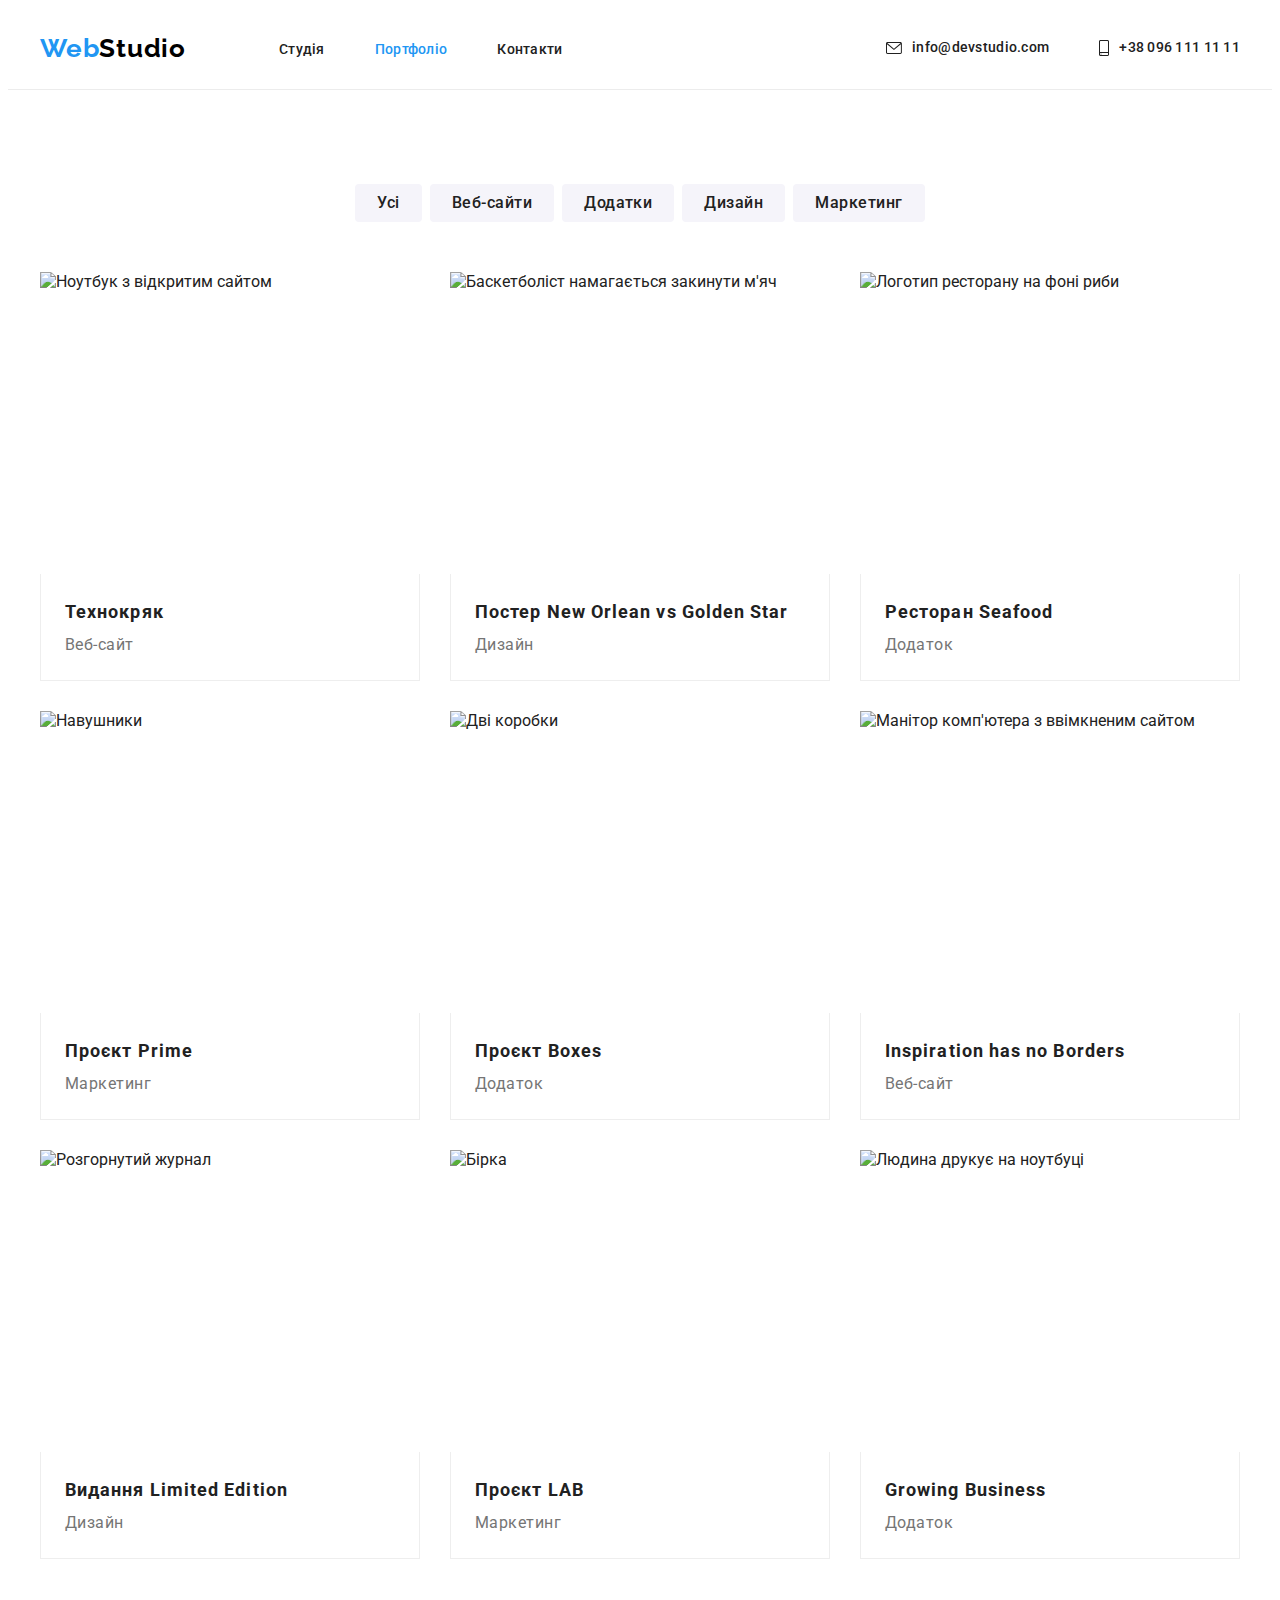
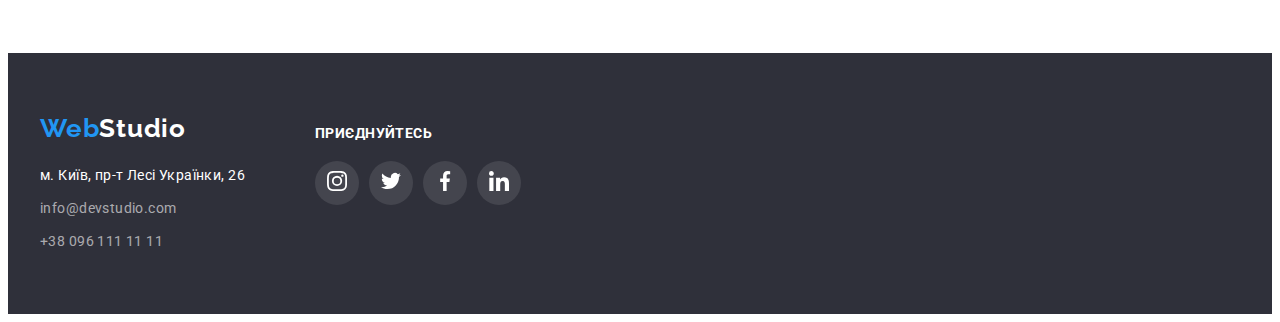
==== portfolio.html @ 9b29ccac "new2" ====
<!DOCTYPE html>
<html lang="en">
<head>
    <meta charset="UTF-8">
    <meta http-equiv="X-UA-Compatible" content="IE=edge">
    <meta name="viewport" content="width=device-width, initial-scale=1.0">
    <title>Портфоліо</title>
    <link rel="preconnect" href="https://fonts.googleapis.com">
    <link rel="preconnect" href="https://fonts.gstatic.com" crossorigin>
    <link href="https://fonts.googleapis.com/css2?family=Raleway:wght@700&family=Roboto:wght@400;500;700;900&display=swap"
        rel="stylesheet">
    <link rel="stylesheet" href="https://cdnjs.cloudflare.com/ajax/libs/modern-normalize/1.1.0/modern-normalize.min.css"
    integrity="sha512-wpPYUAdjBVSE4KJnH1VR1HeZfpl1ub8YT/NKx4PuQ5NmX2tKuGu6U/JRp5y+Y8XG2tV+wKQpNHVUX03MfMFn9Q=="
            crossorigin="anonymous" referrerpolicy="no-referrer" />
    <link rel="stylesheet" href="./css/styles.css">
</head>
<body>
    <header class="header">
        <div class="container header-container">
            <a href="./index.html" lang="en" class="logo-white logo-header links"><span
                    class=" logo-main">Web</span>Studio</a>
            <nav class="navigation">
                <ul class="nav-list">
                    <li class="list">
                        <a href="./index.html" class="header-nav-link links ">Студія</a>
                    </li>
                    <li class="list">
                        <a href="./portfolio.html" class="header-nav-link links current">Портфоліо</a>
                    </li>
                    <li class="list">
                        <a href="#" class="header-nav-link links">Контакти</a>
                    </li>
                </ul>
            </nav>
        <ul class="contacts-list">
            <li class="header-contacts-item list">
                <svg class="contacts-list-icon" width="16" height="12">
                    <use href="./images/icons.svg#icon-leter"></use>
                </svg>
                <a href="mailto:info@devstudio.com" class="header-nav-contacts links">info@devstudio.com</a>
            </li>
            <li class="header-contacts-item list">
                <svg class="contacts-list-icon" width="10" height="16">
                    <use href="./images/icons.svg#icon-smartphone"></use>
                </svg>
                <a href="tel:+380961111111" class="header-nav-contacts links">+38 096 111 11 11</a>
            </li>
        </ul>
        </div>
    </header>
<main class="main-portfilio">
    
<section class="gallery section">
<div class="container container-gallery">
        <h1 class="visually-hidden">
            Портфоліо
        </h1>
        <ul class="gallery-links">
             <li class="gallery-links-item list">
                 <button  type="button" class="gallery-btn btn">
                     Усі
                 </button>
             </li>
             <li class="gallery-links-item list">
                 <button type="button" class="gallery-btn btn">
                     Веб-сайти
                 </button>
             </li>
             <li class="gallery-links-item list">
                 <button type="button" class="gallery-btn btn">
                     Додатки
                 </button>
             </li>
             <li class="gallery-links-item list">
                 <button type="button" class="gallery-btn btn">
                     Дизайн
                 </button>
             </li>
             <li class="gallery-links-item list">
                 <button type="button" class="gallery-btn btn">
                     Маркетинг
                 </button>
             </li>
       
        </ul>

            <ul class="galley-list">
                <li class="gallery-list-item list">
                    <img src="./images/technocryak.jpg" alt="Ноутбук з відкритим сайтом"  width="370" height="294" class="gallery-photo">
                    <div class="border-gallery">
                        <h2 class="gallery-list-title ">Технокряк</h2>
                        <p class="gallery-list-text ">Веб-сайт</p>
                    </div>
                </li>
                <li class="gallery-list-item list ">
                    <img src="./images/new-orlean.jpg" alt="Баскетболіст намагається закинути м'яч" width="370" height="294" class="gallery-photo">
                    <div class="border-gallery">
                        <h2 class="gallery-list-title ">Постер New Orlean vs Golden Star</h2>
                        <p class="gallery-list-text ">Дизайн</p>
                    </div>
                </li>
                <li class="gallery-list-item list">
                    <img src="./images/sea-food.jpg" alt="Логотип ресторану на фоні риби" width="370" height="294" class="gallery-photo">
                    <div class="border-gallery">
                        <h2 class="gallery-list-title ">Ресторан Seafood</h2>
                        <p class="gallery-list-text ">Додаток</p>
                    </div>
                </li>
                <li class="gallery-list-item list">
                    <img src="./images/prime.jpg" alt="Навушники" width="370" height="294" class="gallery-photo">
                    <div class="border-gallery">
                        <h2 class="gallery-list-title ">Проєкт Prime</h2>
                        <p class="gallery-list-text ">Маркетинг</p>
                    </div>
                </li>
                <li class="gallery-list-item list">
                    <img src="./images/boxes.jpg" alt="Дві коробки" width="370" height="294" class="gallery-photo">
                    <div class="border-gallery">
                        <h2 class="gallery-list-title ">Проєкт Boxes</h2>
                        <p class="gallery-list-text ">Додаток</p>
                    </div>
                </li>
                <li class="gallery-list-item list">
                    <img src="./images/inspiration-has-no-borders.jpg" alt="Манітор комп'ютера з ввімкненим сайтом" width="370" height="294" class="gallery-photo">
                    <div class="border-gallery">
                        <h2 class="gallery-list-title ">Inspiration has no Borders</h2>
                        <p class="gallery-list-text ">Веб-сайт</p>
                    </div>
                </li>
                <li class="gallery-list-item list">
                    <img src="./images/limited-edition.jpg" alt="Розгорнутий журнал" width="370" height="294" class="gallery-photo">
                    <div class="border-gallery">
                        <h2 class="gallery-list-title ">Видання Limited Edition</h2>
                        <p class="gallery-list-text ">Дизайн</p>
                    </div>
                </li>
                <li class="gallery-list-item list">
                    <img src="./images/lab.jpg" alt="Бірка" width="370" height="294" class="gallery-photo">
                    <div class="border-gallery">
                        <h2 class="gallery-list-title ">Проєкт LAB</h2>
                        <p class="gallery-list-text ">Маркетинг</p>
                    </div>
                </li>
                <li class="gallery-list-item list">
                    <img src="./images/growing-business.jpg" alt="Людина друкує на ноутбуці" width="370" height="294" class="gallery-photo">
                    <div class="border-gallery">
                        <h2 class="gallery-list-title ">Growing Business</h2>
                        <p class="gallery-list-text ">Додаток</p>
                    </div>
                </li>
            </ul>

</div>
</section>
</main>
    <footer class="footer">
        <div class="container footer-container">
            <div>
                <a href="./index.html" lang="en" class="logo-footer logo-black links"><span
                        class="logo-main">Web</span>Studio</a>
                <address class="address">
                    <ul class="address-list">
                        <li class="address-list-item list">
                            <a href="https://goo.gl/maps/htGMFApVirPdr92eA" rel="noreferrer noopener nofollow"
                                class="address-item adress-item-bold links">м. Київ,
                                пр-т Лесі Українки, 26</a>
                        </li>
                        <li class="address-list-item list">
                            <a href="mailto:info@devstudio.com" class="address-item links">info@devstudio.com</a>
                        </li>
                        <li class="address-list-item list">
                            <a href="tel:+380961111111" class="address-item links">+38 096 111 11 11</a>
                        </li>
                    </ul>
                </address>
            </div>
            <div class="join">
                <em class="join-text">
                    приєднуйтесь
                </em>
                <ul class="soc-list">
                    <li class="soc-list-item list">
                        <a href="#" class="soc-link"><svg class="soc-icon" width="20" height="20">
                                <use href="./images/icons.svg#icon-instagram"></use>
                            </svg>
                        </a>
                    </li>
                    <li class="soc-list-item list">
                        <a href="#" class="soc-link"><svg class="soc-icon" width="20" height="20">
                                <use href="./images/icons.svg#icon-twitter"></use>
                            </svg>
                        </a>
                    </li>
                    <li class="soc-list-item list">
                        <a href="#" class="soc-link"><svg class="soc-icon" width="20" height="20">
                                <use href="./images/icons.svg#icon-facebook"></use>
                            </svg>
                        </a>
                    </li>
                    <li class="soc-list-item list">
                        <a href="#" class="soc-link"><svg class="soc-icon" width="20" height="20">
                                <use href="./images/icons.svg#icon-linkedin"></use>
                            </svg>
                        </a>
                    </li>
                </ul>
            </div>
    
        </div>
    </footer>
</body>
</html>
---- css/styles.css ----
:root{
    --color-white:#FFFFFF;
    --color-main:#212121;
    --color-blue:#2196F3;
    --color-black:#000000;
    --color-grey:#757575;
    --bcg-team:#F5F4FA;
    --address-color:rgba(255, 255, 255, 0.6);
    --bcg-hero:#2F303A;
    --font-ralewey:'Raleway', sans-serif;
    --font-roboto:'Roboto', sans-serif;
}

h1,
h2,
h3,
h4,
h5,
h6,
p {
    margin: 0;
}

ul {
    list-style: 0;
    margin: 0;
    padding: 0;
}
body{
    font-family: var(--font-roboto) ;
    color: var(--color-main);
}
.section{
padding-top: 94px;
    padding-bottom: 94px;
}
.container{
    width: 1200px;
    padding-left: 15px;
    padding-right: 15px;
    margin: 0 auto;

}
.title{
    font-size: 36px;
    line-height: 1.17;
    text-align: center;
    letter-spacing: 0.03em;
}
.list{
    list-style: none;
}
.links{
    text-decoration: none;
}

/* ---------------Header---------------- */

.header {
    border-bottom: 1px solid #ECECEC;
}
.header-container{
    display: flex;
    align-items: center;
    padding-top: 25px;
    padding-bottom: 25px;

}
.logo-header{
    margin-right: 93px;
}

.logo-white {
    font-family: var(--font-ralewey);
    font-style: normal;
    font-weight: 700;
    font-size: 26px;
    line-height: 1.19;
    letter-spacing: 0.03em;
    color: var(--color-black);
}

.logo-main, .current {
    color: var(--color-blue);
}
.navigation{
    margin-right: auto;
}
.nav-list{
    display: flex;
    gap: 50px;
}

.header-nav-link {
    font-weight: 500;
    font-size: 14px;
    line-height: 1.14;
    letter-spacing: 0.02em;
    color: var(--color-main)

}

.header-nav-link:hover,
.header-nav-link:focus,
.current{
    color: var(--color-blue);
}
.contacts-list{
    display: flex;
    gap: 50px;
;
}
.contacts-list-icon{
   
    margin-right: 10px;
    cursor: pointer;
    fill: currentColor;

}
.header-contacts-item{
    display: flex;
    align-items: center;
}

.header-nav-contacts {
    display: inline-block;
    font-weight: 500;
    font-size: 14px;
    line-height: 1.14;
    letter-spacing: 0.02em;
    color: currentColor;

}
.header-contacts-item:hover,
.header-contacts-item:focus{
    color: var(--color-blue);
}
.header-contacts-item:hover .contacts-list-icon,
.header-contacts-item:focus .contacts-list-icon{
    fill: currentColor;
}


/* ---------------Hero---------------- */
.main {
}

.hero {
    background-image:linear-gradient(180deg, rgba(47, 48, 58, 0.4) 0%, rgba(47, 48, 58, 0) 100%),
    url(../images/hero.jpg);
    padding-top: 200px;
    padding-bottom: 200px;
    background-repeat: no-repeat;
    background-position: center;
    background-size: 1600px;
    }

.hero-container{
}

.hero-title {
    font-weight: 900;
    font-size: 44px;
    line-height: 1.36;
    text-align: center;
    letter-spacing: 0.06em;
    text-transform: uppercase;
    color: var(--color-white);
    max-width: 696px;
    margin-left: auto;
    margin-right: auto;
    margin-bottom: 30px;
}

.hero-btn {
    
    font-style: inherit;
    font-weight: 700;
    font-size: 16px;
    line-height: 1.88;
    display: flex;
    align-items: center;
    text-align: center;
    letter-spacing: 0.06em;
    border-radius: 4px;
    border:none;
    color: var(--color-white);
    background: var(--color-blue);
    cursor: pointer;
    padding: 10px 32px;
    margin-left: auto;
    margin-right: auto;
    
    
   
}
.visually-hidden {
    position: absolute;
    width: 1px;
    height: 1px;
    margin: -1px;
    border: 0;
    padding: 0;
    white-space: nowrap;
    clip-path: inset(100%);
    clip: rect(0 0 0 0);
    overflow: hidden;
}


/* ---------------Особливості---------------- */


.features {

}
.features-container{

}
.features-title {}

.features-list {
    display: flex;
    column-gap: 30px;
    margin-left: auto;
    margin-right: auto;
}


.features-list-item {
     width: calc((100% - 90px)/ 4);

}

.features-icon-bg{
    
    background-repeat: no-repeat;
    background-position: center;
    width: 270px;
    height: 120px;
    border-radius: 4px;
    background-color: var(--bcg-team);
    margin-bottom: 30px;
}
.features-icon{
background-image: url(../images/antenna.svg);
}
.features-icon-clock{
    background-image: url(../images/clock.svg);
}
.features-icon-computer{
    background-image: url(../images/computer.svg);
}
.features-icon-astronaut{
    background-image: url(../images/astronaut.svg);
}
.features-list-title {
    font-size: 14px;
    line-height: 1.14;
    letter-spacing: 0.03em;
text-transform: uppercase;
margin-bottom: 10px;

}

.features-list-text {
    font-size: 14px;
    line-height: 1.71;
    letter-spacing: 0.03em;
    color: var(--color-grey);
}




/* ---------------Чим займаємось---------------- */


.jobs {}
.jobs-container{
}
.jobs-title {
    margin-bottom: 50px;
}

.jobs-list {
    display: flex;
    column-gap: 30px;
    margin-left: auto;
    margin-right: auto;
}

.jobs-list-item {
    width: calc((100% - 60px) / 3);
        
}

.jobs-list-photo {}




/* ---------------Команда---------------- */




.team {
    background-color: var(--bcg-team);
}
.team-container{
    
}

.team-title {
    margin-bottom: 50px;
}

.team-list {
    display: flex;
    gap: 30px;
    margin-left: auto;
    margin-right: auto;
}

.team-list-item {
    background-color: var(--color-white);
    padding-bottom: 30px;
    border-radius: 0 0 4px 4px;
    width: calc((100% - 60px) / 3);
    box-shadow: 0px 1px 3px rgba(0, 0, 0, 0.12), 0px 1px 1px rgba(0, 0, 0, 0.14), 0px 2px 1px rgba(0, 0, 0, 0.2);
}

.team-list-photo {
}

.team-list-title { 
    font-weight: 500;
    font-size: 16px;
    line-height: 1.19;
    text-align: center;
    letter-spacing: 0.03em;
    color: var(--color-main);
    margin-bottom: 10px;
    margin-top: 30px;
    
}

.team-list-text {
    font-size: 16px;
    line-height: 1.19;
    text-align: center;
    letter-spacing: 0.03em;
    color: var(--color-grey);
}
.team-soc-list {
    display: flex;
    justify-content: center;
    gap: 10px;
    margin-top: 16px
}

.team-soc-item {
    width: 40px;
    height: 40px;

}

.team-soc-link{
width: 100%;
height: 100%;
border-radius: 50%;
display: flex;
align-items: center;
justify-content: center;
background-color: #FFFFFF;

}
.team-soc-link:hover,
.team-soc-link:focus{
    background-color: var(--color-blue);
}

.team-soc-icon {
fill:#AFB1B8;
}
.team-soc-link:hover .team-soc-icon,
.team-soc-link:focus .team-soc-icon{
fill: var(--color-white);
}



/* ---------------clients---------------- */


.section-clients {

}

.section-clients-title {
    margin-bottom: 50px;
}

.clients-list {
    display: flex;
    justify-content: center;
    gap: 30px;

    
}

.clients-item {
    width: 170px;
        height: 92px;
        border: 1px solid #AFB1B8;
        border-radius: 4px;
        gap: 30px;
       display: flex;
       align-items: center;
       justify-content: center;
}

.clients-item:hover,
.clients-item:focus{
    border-color: #2196F3;
}

.clients-icon{
    fill: #AFB1B8;

}
.clients-item:hover .clients-icon,
.clients-item:focus .clients-icon {
    fill: #2196F3;
}
.clients-link {
  
}
/* ---------------footer---------------- */


.footer {
    background-color: var(--bcg-hero);
    padding-top: 60px;
    padding-bottom: 60px;
}
.footer-container{
display: flex;
}

.logo-footer{
    display: inline-block;
    margin-bottom: 20px;
}
.logo-black{
    font-family: var(--font-ralewey);
    font-style: normal;
    font-weight: 700;
    font-size: 26px;
    line-height: 1.19;
    letter-spacing: 0.03em;
    color: var(--color-white);
}

.address {
    font-style: inherit;
}
.address-list{

}
.address-list-item:not(:first-child){
    margin-top: 9px;
}

.address-item {
    font-weight: 400;
    font-size: 14px;
    line-height: 1.71;
    letter-spacing: 0.03em;
    color: var(--address-color);
}
.adress-item-bold{
    color: var(--color-white);
}
.address-item:hover,
.address-item:focus{
color: var(--color-blue);
}

.join{
margin-left: 70px;
}
.join-text {
    display: inline-block;
    padding-top: 12px;
    margin-bottom: 20px;

        font-style: normal;
    font-weight: 700;
        font-size: 14px;
        line-height: 16px;
        letter-spacing: 0.03em;
        text-transform: uppercase;
        color: #FFFFFF;
}

.soc-list {
    display: flex;
    gap: 10px;

    text-align: center;

  
  

}

.soc-list-item {

    display: flex;
    align-items: center;
    justify-content: center;
    height: 44px;
    width: 44px;
    border-radius: 50%;
    background-color: rgba(255, 255, 255, 0.1);
   
}
.soc-list-item:hover,
.soc-list-item:focus{
    background-color: #2196F3;
}

.soc-link {


}

.soc-icon {
fill: #FFFFFF;
}


/* ---------------ПОРТФОЛІО---------------- */





/* ---------------Галерея---------------- */
.main-portfilio {}
.container-gallery{

}

.gallery {}
.container-gallery-btn{

}

.gallery-links {
    display: flex;
    margin-bottom: 50px;
    column-gap: 8px;
    justify-content: center;



}


.gallery-links-item {

}

.gallery-btn {
    font-family: inherit;
        font-weight: 500;
        font-size: 16px;
        line-height: 1.63;
        text-align: center;
        letter-spacing: 0.03em;
        color: #212121;
        background-color: var(--bcg-team);
        
        cursor: pointer;
        padding: 6px 22px;
}
.btn{

        background: var(--bcg-team);
        border-radius: 4px;
    border: none;

}
.gallery-btn:hover,
.gallery-btn:active{
    color: var(--color-white);
    background: var(--color-blue);
    box-shadow: 0px 3px 1px rgba(0, 0, 0, 0.1), 0px 1px 2px rgba(0, 0, 0, 0.08), 0px 2px 2px rgba(0, 0, 0, 0.12);
}
.gallery-photo{
    display: block;
    width: 100%;
    height: auto;

}
.galley-list {
    display: flex;
    flex-wrap: wrap;
    gap: 30px;

   
}

.gallery-list-item {
    box-sizing: border-box;
   
    width: calc((100% - 60px)/ 3);



}
.gallery-list-item:hover{
    box-shadow: 0px 1px 1px rgba(0, 0, 0, 0.12), 0px 4px 4px rgba(0, 0, 0, 0.06), 1px 4px 6px rgba(0, 0, 0, 0.16);
    
}

.border-gallery{
    border-bottom: 1px solid #eeeeee;
    border-left: 1px solid #eeeeee;
    border-right: 1px solid #eeeeee;
    padding-top: 20px;
    padding-bottom: 20px;
    padding-left: 24px;
}

/* .gallery-list-item:hover .border-gallery{
    box-shadow: 0px 1px 1px rgba(0, 0, 0, 0.12), 0px 4px 4px rgba(0, 0, 0, 0.06), 1px 4px 6px rgba(0, 0, 0, 0.16);
    border: none;
} */
.gallery-list-title {
    font-size: 18px;
    line-height: 2;
    letter-spacing: 0.06em;


}

.gallery-list-text {
    font-size: 16px;
    line-height: 1.88;
    letter-spacing: 0.03em;
    color: var(--color-grey);

}
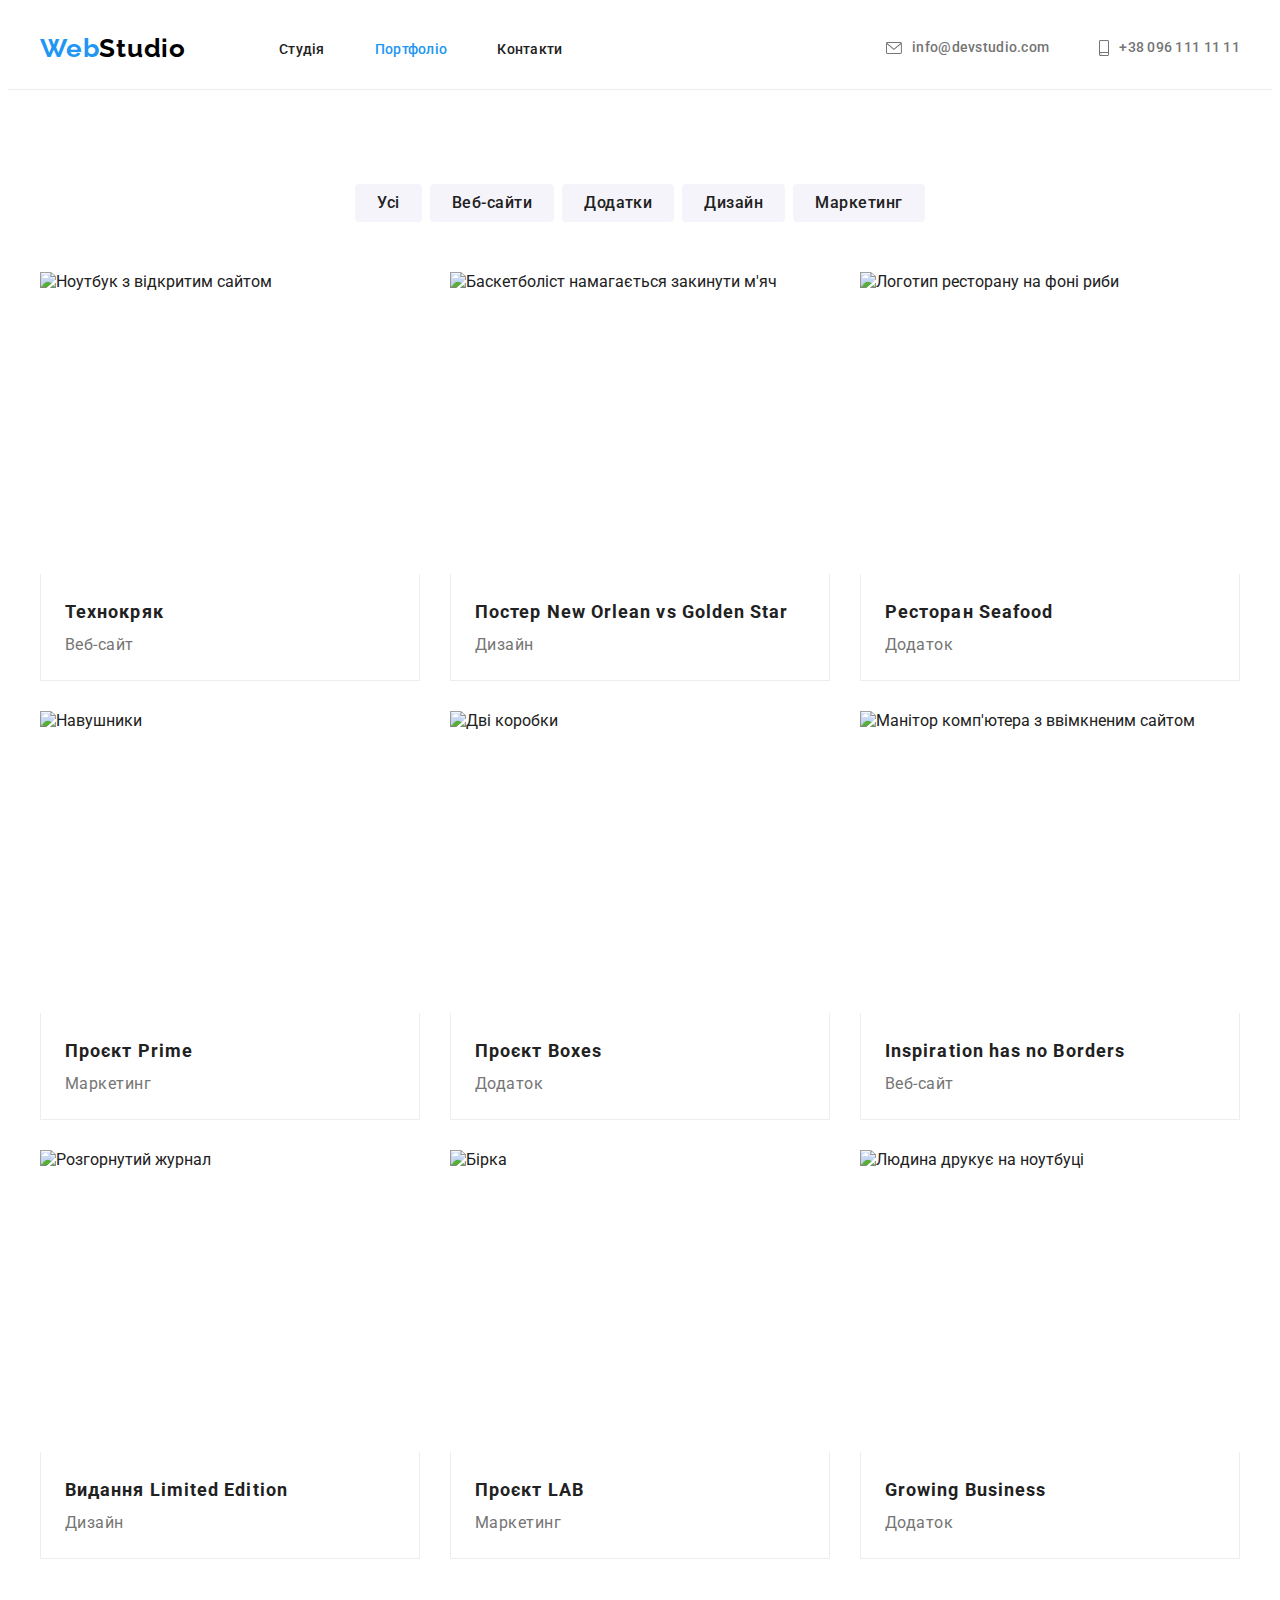
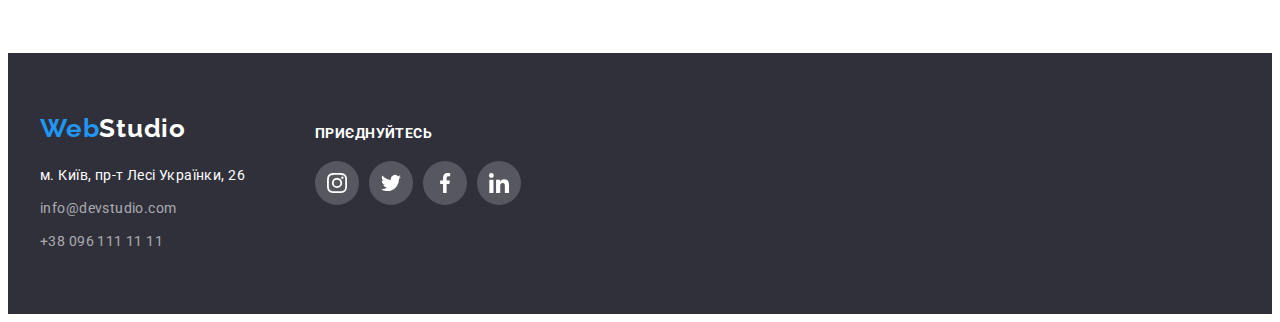
==== commit 1444662b: "new" ====
--- a/portfolio.html
+++ b/portfolio.html
@@ -34,16 +34,18 @@
             </nav>
         <ul class="contacts-list">
             <li class="header-contacts-item list">
-                <svg class="contacts-list-icon" width="16" height="12">
-                    <use href="./images/icons.svg#icon-leter"></use>
-                </svg>
-                <a href="mailto:info@devstudio.com" class="header-nav-contacts links">info@devstudio.com</a>
+        
+                <a href="mailto:info@devstudio.com" class="header-nav-contacts links"><svg class="contacts-list-icon" width="16"
+                        height="12">
+                        <use href="./images/icons.svg#icon-leter"></use>
+                    </svg> info@devstudio.com</a>
             </li>
             <li class="header-contacts-item list">
-                <svg class="contacts-list-icon" width="10" height="16">
-                    <use href="./images/icons.svg#icon-smartphone"></use>
-                </svg>
-                <a href="tel:+380961111111" class="header-nav-contacts links">+38 096 111 11 11</a>
+        
+                <a href="tel:+380961111111" class="header-nav-contacts links"><svg class="contacts-list-icon" width="10"
+                        height="16">
+                        <use href="./images/icons.svg#icon-smartphone"></use>
+                    </svg> +38 096 111 11 11</a>
             </li>
         </ul>
         </div>
@@ -205,7 +207,7 @@
                     </li>
                 </ul>
             </div>
-    
+        
         </div>
     </footer>
 </body>
--- a/css/styles.css
+++ b/css/styles.css
@@ -118,26 +118,27 @@
 
 }
 .header-contacts-item{
+
+
+}
+
+.header-nav-contacts {
     display: flex;
     align-items: center;
-}
-
-.header-nav-contacts {
-    display: inline-block;
     font-weight: 500;
     font-size: 14px;
     line-height: 1.14;
     letter-spacing: 0.02em;
-    color: currentColor;
-
-}
-.header-contacts-item:hover,
-.header-contacts-item:focus{
+    color: var(--color-grey);
+
+}
+.header-nav-contacts:hover,
+.header-nav-contacts:focus{
     color: var(--color-blue);
 }
-.header-contacts-item:hover .contacts-list-icon,
-.header-contacts-item:focus .contacts-list-icon{
-    fill: currentColor;
+.header-nav-contacts:hover .contacts-list-icon,
+.header-nav-contacts:focus .contacts-list-icon{
+    fill: var(--color-blue);
 }
 
 
@@ -411,31 +412,31 @@
 }
 
 .clients-item {
+    
+}
+
+.clients-link:hover,
+.clients-link:focus{
+    border-color: #2196F3;
+}
+
+.clients-icon{
+    fill: #AFB1B8;
+
+}
+.clients-link:hover .clients-icon,
+.clients-link:focus .clients-icon {
+    fill: #2196F3;
+}
+.clients-link {
     width: 170px;
         height: 92px;
         border: 1px solid #AFB1B8;
         border-radius: 4px;
         gap: 30px;
-       display: flex;
-       align-items: center;
-       justify-content: center;
-}
-
-.clients-item:hover,
-.clients-item:focus{
-    border-color: #2196F3;
-}
-
-.clients-icon{
-    fill: #AFB1B8;
-
-}
-.clients-item:hover .clients-icon,
-.clients-item:focus .clients-icon {
-    fill: #2196F3;
-}
-.clients-link {
-  
+        display: flex;
+        align-items: center;
+        justify-content: center;
 }
 /* ---------------footer---------------- */
 
@@ -527,13 +528,19 @@
     background-color: rgba(255, 255, 255, 0.1);
    
 }
-.soc-list-item:hover,
-.soc-list-item:focus{
+.soc-link:hover,
+.soc-link:focus{
     background-color: #2196F3;
 }
 
 .soc-link {
-
+display: flex;
+    align-items: center;
+    justify-content: center;
+    height: 44px;
+    width: 44px;
+    border-radius: 50%;
+    background-color: rgba(255, 255, 255, 0.1);
 
 }
 
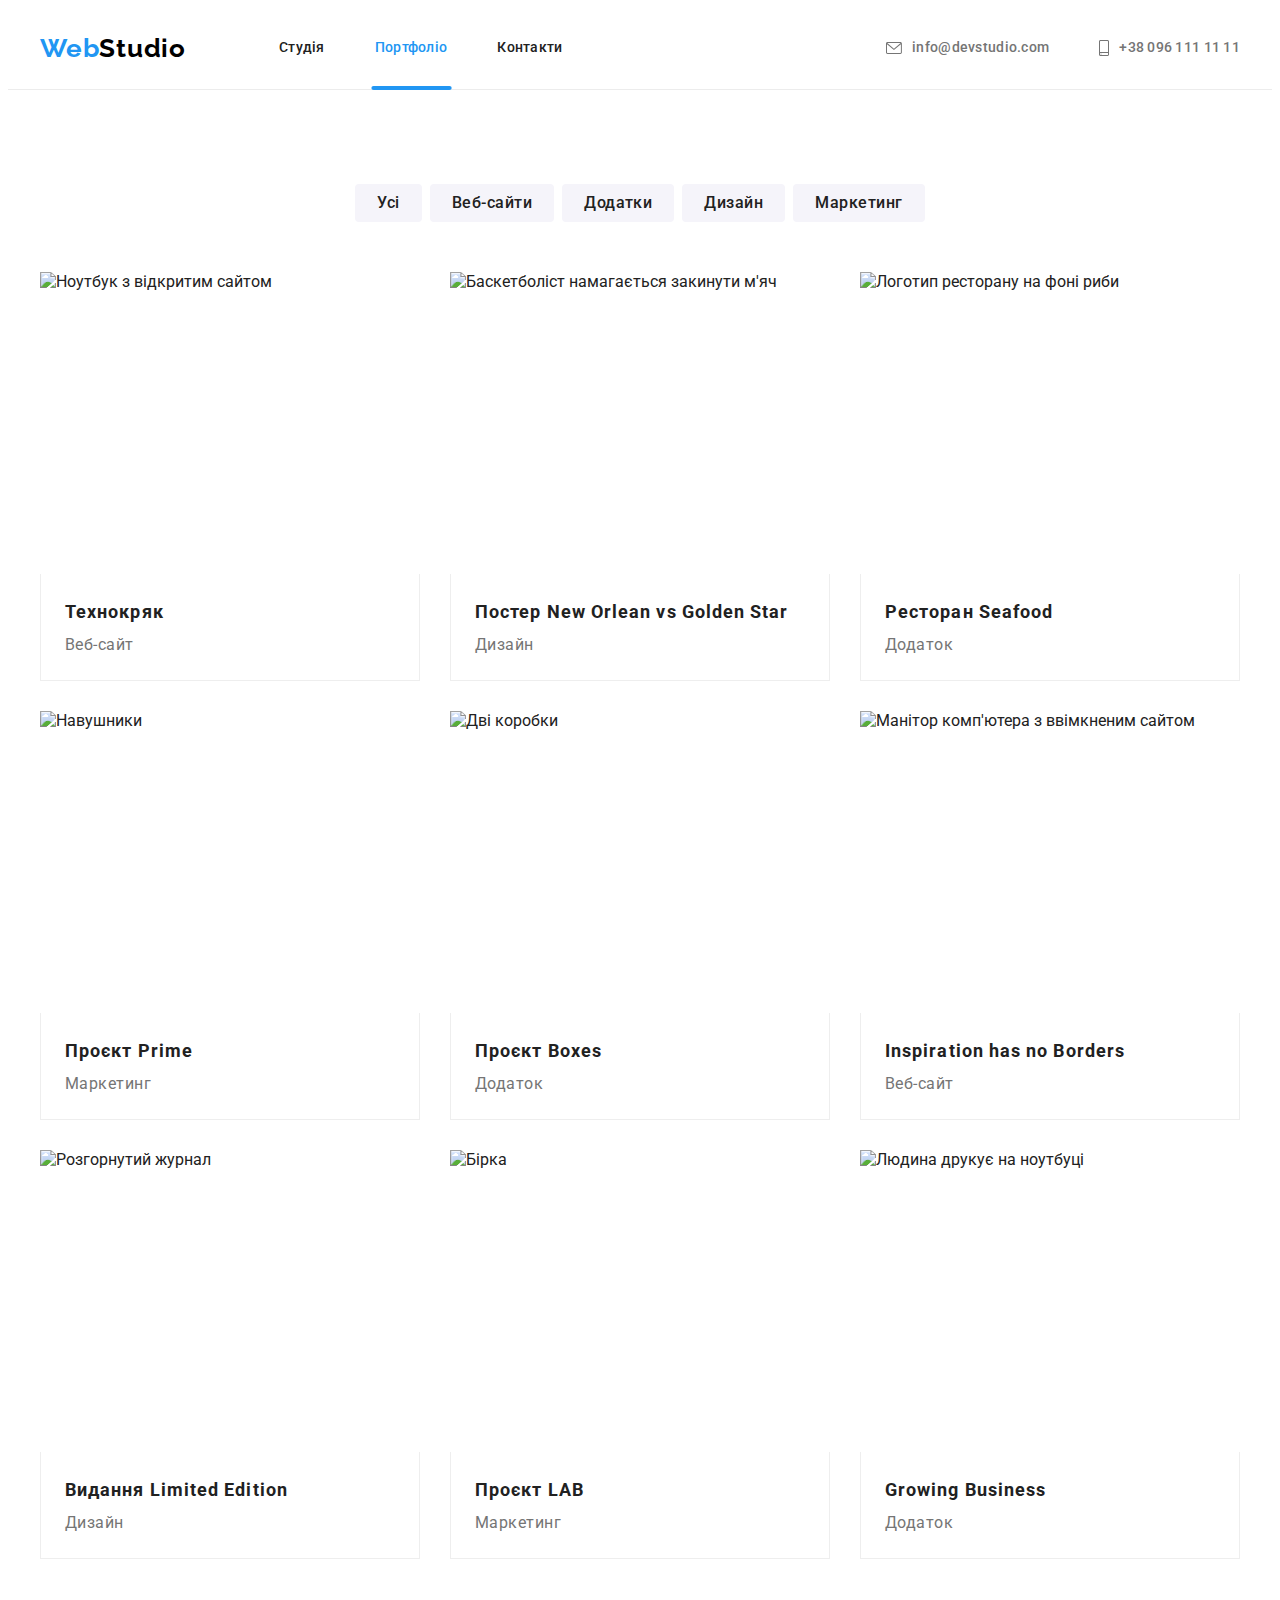
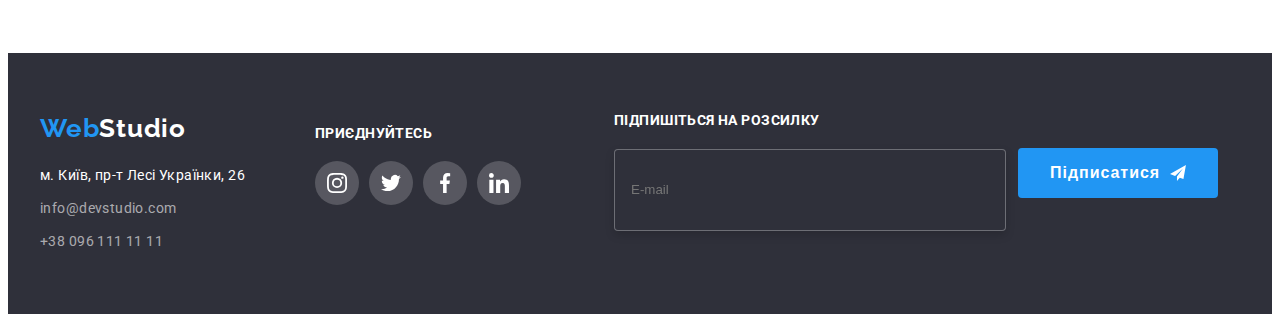
==== commit 6ce2e894: "new" ====
--- a/portfolio.html
+++ b/portfolio.html
@@ -25,7 +25,7 @@
                         <a href="./index.html" class="header-nav-link links ">Студія</a>
                     </li>
                     <li class="list">
-                        <a href="./portfolio.html" class="header-nav-link links current">Портфоліо</a>
+                        <a href="./portfolio.html" class="header-nav-link links current-portfolio">Портфоліо</a>
                     </li>
                     <li class="list">
                         <a href="#" class="header-nav-link links">Контакти</a>
@@ -88,63 +88,107 @@
 
             <ul class="galley-list">
                 <li class="gallery-list-item list">
-                    <img src="./images/technocryak.jpg" alt="Ноутбук з відкритим сайтом"  width="370" height="294" class="gallery-photo">
+                    <div class="gallery-photo-top">
+                        <img src="./images/technocryak.jpg" alt="Ноутбук з відкритим сайтом"  width="370" height="294" class="gallery-photo">
+                        <p class="gallery-photo-text">Ресурс пропонує комплексні пропозиції з різним рівнем функціоналу та сервісів. Все це дозволить відвідувачу отримати
+                        вичерпні відомості про компанію чи приватну особу.</p>
+                    </div>
                     <div class="border-gallery">
                         <h2 class="gallery-list-title ">Технокряк</h2>
                         <p class="gallery-list-text ">Веб-сайт</p>
                     </div>
                 </li>
                 <li class="gallery-list-item list ">
-                    <img src="./images/new-orlean.jpg" alt="Баскетболіст намагається закинути м'яч" width="370" height="294" class="gallery-photo">
+                    <div class="gallery-photo-top">
+                        <img src="./images/new-orlean.jpg" alt="Баскетболіст намагається закинути м'яч" width="370" height="294" class="gallery-photo">
+                        <p class="gallery-photo-text">Ресурс пропонує комплексні пропозиції з різним рівнем функціоналу та сервісів. Все це
+                            дозволить відвідувачу отримати
+                            вичерпні відомості про компанію чи приватну особу.</p>
+                    </div>                    
                     <div class="border-gallery">
                         <h2 class="gallery-list-title ">Постер New Orlean vs Golden Star</h2>
                         <p class="gallery-list-text ">Дизайн</p>
                     </div>
                 </li>
                 <li class="gallery-list-item list">
-                    <img src="./images/sea-food.jpg" alt="Логотип ресторану на фоні риби" width="370" height="294" class="gallery-photo">
+                    <div class="gallery-photo-top">
+                        <img src="./images/sea-food.jpg" alt="Логотип ресторану на фоні риби" width="370" height="294" class="gallery-photo">
+                        <p class="gallery-photo-text">Ресурс пропонує комплексні пропозиції з різним рівнем функціоналу та сервісів. Все це
+                            дозволить відвідувачу отримати
+                            вичерпні відомості про компанію чи приватну особу.</p>
+                    </div>
                     <div class="border-gallery">
                         <h2 class="gallery-list-title ">Ресторан Seafood</h2>
                         <p class="gallery-list-text ">Додаток</p>
                     </div>
                 </li>
                 <li class="gallery-list-item list">
-                    <img src="./images/prime.jpg" alt="Навушники" width="370" height="294" class="gallery-photo">
+                    <div class="gallery-photo-top">
+                        <img src="./images/prime.jpg" alt="Навушники" width="370" height="294" class="gallery-photo">
+                        <p class="gallery-photo-text">Ресурс пропонує комплексні пропозиції з різним рівнем функціоналу та сервісів. Все це
+                            дозволить відвідувачу отримати
+                            вичерпні відомості про компанію чи приватну особу.</p>
+                    </div>
                     <div class="border-gallery">
                         <h2 class="gallery-list-title ">Проєкт Prime</h2>
                         <p class="gallery-list-text ">Маркетинг</p>
                     </div>
                 </li>
                 <li class="gallery-list-item list">
-                    <img src="./images/boxes.jpg" alt="Дві коробки" width="370" height="294" class="gallery-photo">
+                    <div class="gallery-photo-top">
+                        <img src="./images/boxes.jpg" alt="Дві коробки" width="370" height="294" class="gallery-photo">
+                        <p class="gallery-photo-text">Ресурс пропонує комплексні пропозиції з різним рівнем функціоналу та сервісів. Все це
+                            дозволить відвідувачу отримати
+                            вичерпні відомості про компанію чи приватну особу.</p>
+                    </div>
                     <div class="border-gallery">
                         <h2 class="gallery-list-title ">Проєкт Boxes</h2>
                         <p class="gallery-list-text ">Додаток</p>
                     </div>
                 </li>
                 <li class="gallery-list-item list">
-                    <img src="./images/inspiration-has-no-borders.jpg" alt="Манітор комп'ютера з ввімкненим сайтом" width="370" height="294" class="gallery-photo">
+                    <div class="gallery-photo-top">
+                        <img src="./images/inspiration-has-no-borders.jpg" alt="Манітор комп'ютера з ввімкненим сайтом" width="370" height="294" class="gallery-photo">
+                        <p class="gallery-photo-text">Ресурс пропонує комплексні пропозиції з різним рівнем функціоналу та сервісів. Все це
+                            дозволить відвідувачу отримати
+                            вичерпні відомості про компанію чи приватну особу.</p>
+                    </div>
                     <div class="border-gallery">
                         <h2 class="gallery-list-title ">Inspiration has no Borders</h2>
                         <p class="gallery-list-text ">Веб-сайт</p>
                     </div>
                 </li>
                 <li class="gallery-list-item list">
-                    <img src="./images/limited-edition.jpg" alt="Розгорнутий журнал" width="370" height="294" class="gallery-photo">
+                    <div class="gallery-photo-top">
+                        <img src="./images/limited-edition.jpg" alt="Розгорнутий журнал" width="370" height="294" class="gallery-photo">
+                        <p class="gallery-photo-text">Ресурс пропонує комплексні пропозиції з різним рівнем функціоналу та сервісів. Все це
+                            дозволить відвідувачу отримати
+                            вичерпні відомості про компанію чи приватну особу.</p>
+                    </div>
                     <div class="border-gallery">
                         <h2 class="gallery-list-title ">Видання Limited Edition</h2>
                         <p class="gallery-list-text ">Дизайн</p>
                     </div>
                 </li>
                 <li class="gallery-list-item list">
-                    <img src="./images/lab.jpg" alt="Бірка" width="370" height="294" class="gallery-photo">
+                    <div class="gallery-photo-top">
+                        <img src="./images/lab.jpg" alt="Бірка" width="370" height="294" class="gallery-photo">
+                        <p class="gallery-photo-text">Ресурс пропонує комплексні пропозиції з різним рівнем функціоналу та сервісів. Все це
+                            дозволить відвідувачу отримати
+                            вичерпні відомості про компанію чи приватну особу.</p>
+                    </div>
                     <div class="border-gallery">
                         <h2 class="gallery-list-title ">Проєкт LAB</h2>
                         <p class="gallery-list-text ">Маркетинг</p>
                     </div>
                 </li>
                 <li class="gallery-list-item list">
-                    <img src="./images/growing-business.jpg" alt="Людина друкує на ноутбуці" width="370" height="294" class="gallery-photo">
+                    <div class="gallery-photo-top">
+                        <img src="./images/growing-business.jpg" alt="Людина друкує на ноутбуці" width="370" height="294" class="gallery-photo">
+                        <p class="gallery-photo-text">Ресурс пропонує комплексні пропозиції з різним рівнем функціоналу та сервісів. Все це
+                            дозволить відвідувачу отримати
+                            вичерпні відомості про компанію чи приватну особу.</p>
+                    </div>
                     <div class="border-gallery">
                         <h2 class="gallery-list-title ">Growing Business</h2>
                         <p class="gallery-list-text ">Додаток</p>
@@ -207,7 +251,16 @@
                     </li>
                 </ul>
             </div>
-        
+        <form class="footer-form">
+            <div class="footer-send-area">
+                <label for="footer-mail" class="footer-sub">Підпишіться на розсилку</label>
+                <input type="mail" name="user-mail" id="footer-mail" class="footer-input" placeholder="E-mail">
+            </div>
+            <button class="footer-send-btn">Підписатися
+                <svg class="icon-send" width="24" height="24">
+                    <use href="./images/icons.svg#icon-icon-send"></use>
+                </svg></button>
+        </form>
         </div>
     </footer>
 </body>
--- a/css/styles.css
+++ b/css/styles.css
@@ -9,6 +9,7 @@
     --bcg-hero:#2F303A;
     --font-ralewey:'Raleway', sans-serif;
     --font-roboto:'Roboto', sans-serif;
+    --transition: 250ms cubic-bezier(0.4, 0, 0.2, 1);
 }
 
 h1,
@@ -80,8 +81,26 @@
     color: var(--color-black);
 }
 
-.logo-main, .current {
+.logo-main {
     color: var(--color-blue);
+}
+.current-studio {
+    color: #2196F3;
+    position: relative;
+}
+
+.current-studio::after {
+    content: '';
+    display: block;
+    position: absolute;
+        transform: scaleX(1.1);
+    width: 100%;
+    height: 4px;
+
+    top: 46px;
+
+    background: #2196F3;
+    border-radius: 2px;
 }
 .navigation{
     margin-right: auto;
@@ -89,14 +108,18 @@
 .nav-list{
     display: flex;
     gap: 50px;
+    position: relative;
 }
 
 .header-nav-link {
+    display: block;
     font-weight: 500;
     font-size: 14px;
     line-height: 1.14;
     letter-spacing: 0.02em;
-    color: var(--color-main)
+    color: var(--color-main);
+    transition: color var(--transition);
+    
 
 }
 
@@ -113,9 +136,9 @@
 .contacts-list-icon{
    
     margin-right: 10px;
-    cursor: pointer;
     fill: currentColor;
 
+    
 }
 .header-contacts-item{
 
@@ -130,16 +153,17 @@
     line-height: 1.14;
     letter-spacing: 0.02em;
     color: var(--color-grey);
-
+    transition: color var(--transition);
+}
+.current-studio {
+    color: #2196F3;
 }
 .header-nav-contacts:hover,
 .header-nav-contacts:focus{
     color: var(--color-blue);
-}
-.header-nav-contacts:hover .contacts-list-icon,
-.header-nav-contacts:focus .contacts-list-icon{
-    fill: var(--color-blue);
-}
+
+}
+
 
 
 /* ---------------Hero---------------- */
@@ -191,9 +215,12 @@
     padding: 10px 32px;
     margin-left: auto;
     margin-right: auto;
-    
+    transition: background-color var(--transition);
     
    
+}
+.hero-btn:active{
+background-color: #188CE8;
 }
 .visually-hidden {
     position: absolute;
@@ -293,10 +320,29 @@
 
 .jobs-list-item {
     width: calc((100% - 60px) / 3);
+    position: relative;
         
 }
 
-.jobs-list-photo {}
+.jobs-list-photo {
+    display: block;
+}
+.jobs-photo-text{
+    position: absolute;
+    bottom: 0;
+    display: flex;
+    align-items: center;
+    justify-content: center;
+    width: 100%;
+    height: 70px;
+    background-color: rgba(47, 48, 58, 0.8);
+    font-size: 14px;
+    line-height: 1.14;
+    text-align: center;
+    letter-spacing: 0.03em;
+    text-transform: uppercase;
+    color: #FFFFFF;
+}
 
 
 
@@ -375,19 +421,22 @@
 align-items: center;
 justify-content: center;
 background-color: #FFFFFF;
-
+transition: background-color var(--transition);
 }
 .team-soc-link:hover,
 .team-soc-link:focus{
     background-color: var(--color-blue);
+   
 }
 
 .team-soc-icon {
 fill:#AFB1B8;
+transition: fill var(--transition);
 }
 .team-soc-link:hover .team-soc-icon,
 .team-soc-link:focus .team-soc-icon{
 fill: var(--color-white);
+
 }
 
 
@@ -418,15 +467,20 @@
 .clients-link:hover,
 .clients-link:focus{
     border-color: #2196F3;
+
 }
 
 .clients-icon{
     fill: #AFB1B8;
+ transition: fill var(--transition);
+    
 
 }
 .clients-link:hover .clients-icon,
 .clients-link:focus .clients-icon {
     fill: #2196F3;
+   
+
 }
 .clients-link {
     width: 170px;
@@ -437,6 +491,7 @@
         display: flex;
         align-items: center;
         justify-content: center;
+        transition: border-color var(--transition);
 }
 /* ---------------footer---------------- */
 
@@ -445,6 +500,7 @@
     background-color: var(--bcg-hero);
     padding-top: 60px;
     padding-bottom: 60px;
+    
 }
 .footer-container{
 display: flex;
@@ -480,6 +536,7 @@
     line-height: 1.71;
     letter-spacing: 0.03em;
     color: var(--address-color);
+    transition: color var(--transition);
 }
 .adress-item-bold{
     color: var(--color-white);
@@ -487,6 +544,7 @@
 .address-item:hover,
 .address-item:focus{
 color: var(--color-blue);
+
 }
 
 .join{
@@ -531,6 +589,7 @@
 .soc-link:hover,
 .soc-link:focus{
     background-color: #2196F3;
+        
 }
 
 .soc-link {
@@ -541,14 +600,63 @@
     width: 44px;
     border-radius: 50%;
     background-color: rgba(255, 255, 255, 0.1);
-
+    transition: background-color var(--transition);
 }
 
 .soc-icon {
 fill: #FFFFFF;
 }
-
-
+.footer-send-area{
+}
+.footer-input{
+    width: 358px;
+    height: 50px;
+    margin-left: 93px;
+    background-color: #2F303A;
+    border: 1px solid rgba(255, 255, 255, 0.3);
+    filter: drop-shadow(0px 4px 4px rgba(0, 0, 0, 0.15));
+    border-radius: 4px;
+    padding: 15px 16px;
+}
+.footer-send-btn{
+    width: 200px;
+    height: 50px;
+    font-style: inherit;
+    font-weight: 700;
+    font-size: 16px;
+    line-height: 1.88;
+    display: flex;
+    align-items: center;
+    text-align: center;
+    letter-spacing: 0.06em;
+    border-radius: 4px;
+    border: none;
+    color: var(--color-white);
+    background: var(--color-blue);
+    cursor: pointer;
+    padding: 10px 32px;
+    margin-left: 12px;
+
+    margin-top: 35px;
+    transition: background-color var(--transition);
+}
+.footer-form{
+    display: flex;
+}
+.footer-sub{
+    display: block;
+    font-weight: 700;
+    font-size: 14px;
+        line-height: 1.14;
+        letter-spacing: 0.03em;
+        text-transform: uppercase;
+        color: #FFFFFF;
+        margin-bottom: 20px;
+        margin-left: 93px;
+}
+.icon-send{
+    margin-left: 10px;
+}
 /* ---------------ПОРТФОЛІО---------------- */
 
 
@@ -556,6 +664,23 @@
 
 
 /* ---------------Галерея---------------- */
+.current-portfolio {
+    color: var(--color-blue);
+    position: relative;
+}
+.current-portfolio::after {
+    content: ' ';
+    display: block;
+    position: absolute;
+    transform: scaleX(1.1);
+    width: 100%;
+    height: 4px;
+    top: 46px;
+    
+    background: #2196F3;
+    border-radius: 2px;
+}
+
 .main-portfilio {}
 .container-gallery{
 
@@ -593,6 +718,9 @@
         
         cursor: pointer;
         padding: 6px 22px;
+        transition-property: color, background-color, box-shadow;
+        transition-duration: 250ms;
+        transition-timing-function: cubic-bezier(0.4, 0, 0.2, 1);
 }
 .btn{
 
@@ -604,8 +732,10 @@
 .gallery-btn:hover,
 .gallery-btn:active{
     color: var(--color-white);
-    background: var(--color-blue);
+    background-color: var(--color-blue);
     box-shadow: 0px 3px 1px rgba(0, 0, 0, 0.1), 0px 1px 2px rgba(0, 0, 0, 0.08), 0px 2px 2px rgba(0, 0, 0, 0.12);
+
+    
 }
 .gallery-photo{
     display: block;
@@ -613,6 +743,31 @@
     height: auto;
 
 }
+.gallery-photo-top{
+position: relative;
+overflow: hidden;
+}
+.gallery-photo-text{
+    padding: 63px 24px;
+    position: absolute;
+    top: 0;
+    width: 370px;
+    height: 100%;
+    background: rgba(33, 150, 243, 0.9);
+    color: var(--color-white);
+    font-weight: 400;
+    font-size: 18px;
+    line-height: 1.55;
+    transform: translateY(100%);
+    transition: transform var(--transition);
+
+    letter-spacing: 0.03em;
+}
+.gallery-list-item:hover .gallery-photo-text{
+    transform: translateY(0);
+}
+
+
 .galley-list {
     display: flex;
     flex-wrap: wrap;
@@ -625,7 +780,7 @@
     box-sizing: border-box;
    
     width: calc((100% - 60px)/ 3);
-
+    transition: box-shadow var(--transition);
 
 
 }
@@ -663,3 +818,180 @@
 
 }
 
+
+
+/* ---------------BACKDROP---------------- */
+.backdrop{
+    position: fixed;
+    top: 0;
+    width: 100%;
+    height: 100%;
+    background-color: rgba(0, 0, 0, 0.2);
+}
+.modal{
+    width: 528px;
+    min-height: 581px;
+    background: #FFFFFF;
+    box-shadow: 0px 1px 3px rgba(0, 0, 0, 0.12), 0px 1px 1px rgba(0, 0, 0, 0.14), 0px 2px 1px rgba(0, 0, 0, 0.2);
+    border-radius: 4px;
+    padding: 40px;
+    position: absolute;
+    top: 50%;
+    left: 50%;
+    transform: translate(-50%, -50%);
+    transition: transform var(--transition);
+}
+.modal-button{
+    position: absolute;
+    right: 10px;
+    top: 10px;
+    width: 30px;
+    height: 30px;
+    border: 1px solid rgba(0, 0, 0, 0.1);
+    border-radius: 50%;
+    display: flex;
+    align-items: center;
+    justify-content: center;
+    background-color: transparent;
+    cursor: pointer;
+    transition: fill 250ms cubic-bezier(0.4, 0, 0.2, 1);
+
+}
+.modal-button:hover,
+.modal-button:focus{
+    fill: #2196F3;
+}
+.backdrop.is-hidden .modal {
+    transform: translate(-50%, -50%) scaleY(1.5);
+}
+.close-modal{
+
+}
+.is-hidden {
+    opacity: 0;
+    visibility: hidden;
+    pointer-events: none;
+}
+.modal-title{
+    display: block;
+    margin-bottom: 12px;
+    text-align: center;
+    font-size: 20px;
+    line-height: 1.15;
+    letter-spacing: 0.03em;
+
+    color: #212121;
+}
+.modal-field{
+    margin-bottom: 10px;
+}
+.modal-input{
+    width: 100%;
+
+    height: 40px;
+    border: 1px solid rgba(33, 33, 33, 0.2);
+    border-radius: 4px;
+    padding-left: 40px;
+}
+.modal-input:focus{
+    border-color: #2196F3;
+    fill: #2196F3;
+}
+.modal-input:focus + .input-icon{
+    fill: #2196F3;
+}
+.input-label{
+    display: inline-block;
+    margin-bottom: 4px;
+    font-size: 12px;
+    line-height: 1.17px;
+    letter-spacing: 0.01em;
+    color: #757575;
+}
+.input-box{
+    position: relative;
+
+}
+.input-icon{
+    display: flex;
+    left: 12px;
+    position: absolute;
+    top: 50%;
+    transform: translateY(-50%);
+
+}
+.modal-comment{
+    resize: none;
+    width: 100%;
+    height: 120px;
+    padding: 12px 14px;
+    border: 1px solid rgba(33, 33, 33, 0.2);
+        border-radius: 4px;
+
+}
+.modal-comment:focus{
+    fill: #2196F3;
+}
+.modal-comment::placeholder{
+    font-size: 12px;
+    line-height: 1.17;
+    letter-spacing: 0.01em;
+    color: rgba(117, 117, 117, 0.5);
+}
+.comment-label{
+    display:inline-block;
+    margin-bottom: 4px;
+    font-size: 12px;
+    line-height: 1.17px;
+    letter-spacing: 0.01em;
+    color: #757575;
+}
+.policy-area{
+    margin-top: 20px;
+}
+.check-text{
+    position: relative;
+    font-size: 14px;
+        line-height: 1.71;
+        letter-spacing: 0.03em;
+        color: #757575;
+        
+}
+.check-text::before{
+    content: "";
+
+    display: inline-block;
+    height: 15px;
+    width: 16px;
+    border-color: #212121;
+    border: 2px solid #212121;
+    border-radius: 2px;
+    margin-right: 9px;
+    transition: background-color 250ms cubic-bezier(0.4, 0, 0.2, 1), background-image 250ms cubic-bezier(0.4, 0, 0.2, 1) ;
+}
+.modal-check:checked + .check-text::before{
+background-color: #2196F3;
+border: none;
+background-image:url(../images/check-mark.svg);
+background-position: center;
+background-repeat: no-repeat;
+}
+.send-btn{
+    
+        font-weight: 700;
+        font-size: 16px;
+        line-height: 1.88;
+        display: flex;
+        align-items: center;
+        text-align: center;
+        letter-spacing: 0.06em;
+        border-radius: 4px;
+        border: none;
+        color: var(--color-white);
+        background: var(--color-blue);
+        cursor: pointer;
+        padding: 10px 32px;
+        margin-left: auto;
+        margin-right: auto;
+        margin-top: 30px;
+}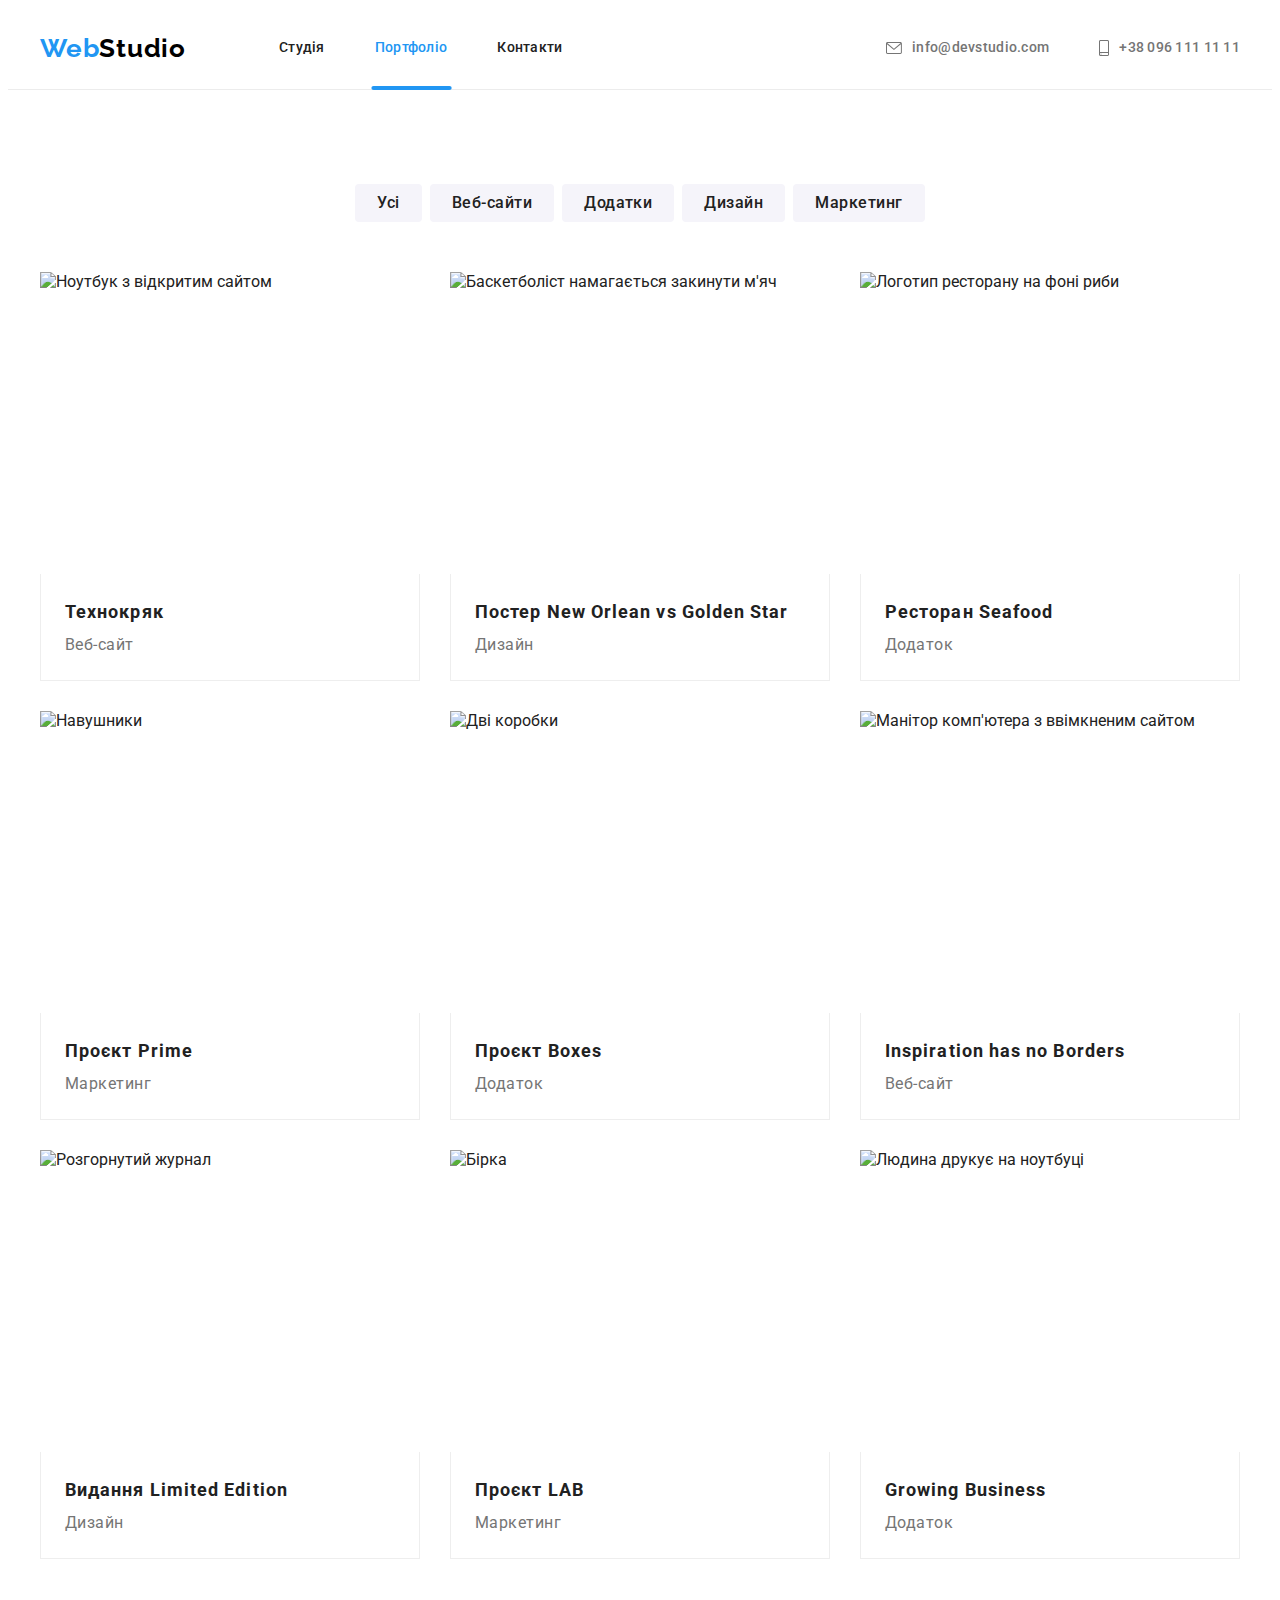
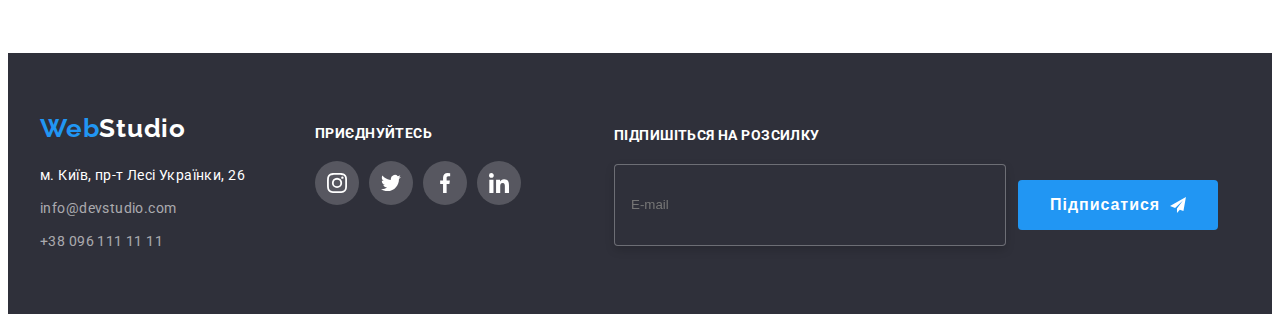
==== commit bdf64897: "new" ====
--- a/portfolio.html
+++ b/portfolio.html
@@ -251,16 +251,18 @@
                     </li>
                 </ul>
             </div>
-        <form class="footer-form">
-            <div class="footer-send-area">
+            <form class="footer-form">
                 <label for="footer-mail" class="footer-sub">Підпишіться на розсилку</label>
-                <input type="mail" name="user-mail" id="footer-mail" class="footer-input" placeholder="E-mail">
-            </div>
-            <button class="footer-send-btn">Підписатися
-                <svg class="icon-send" width="24" height="24">
-                    <use href="./images/icons.svg#icon-icon-send"></use>
-                </svg></button>
-        </form>
+                <div class="footer-send-area">
+            
+                    <input type="email" name="user-mail" id="footer-mail" class="footer-input" placeholder="E-mail" required>
+            
+                    <button class="footer-send-btn">Підписатися
+                        <svg class="icon-send" width="24" height="24">
+                            <use href="./images/icons.svg#icon-icon-send"></use>
+                        </svg></button>
+                </div>
+            </form>
         </div>
     </footer>
 </body>
--- a/css/styles.css
+++ b/css/styles.css
@@ -219,8 +219,10 @@
     
    
 }
-.hero-btn:active{
+.hero-btn:hover,
+.hero-btn:focus{
 background-color: #188CE8;
+
 }
 .visually-hidden {
     position: absolute;
@@ -607,16 +609,22 @@
 fill: #FFFFFF;
 }
 .footer-send-area{
+    display: flex;
+    margin-left: 93px;
+    justify-content: center;
+    align-items: center;
 }
 .footer-input{
+    outline: none;
     width: 358px;
     height: 50px;
-    margin-left: 93px;
+    
     background-color: #2F303A;
     border: 1px solid rgba(255, 255, 255, 0.3);
     filter: drop-shadow(0px 4px 4px rgba(0, 0, 0, 0.15));
     border-radius: 4px;
     padding: 15px 16px;
+    color: #FFFFFF;
 }
 .footer-send-btn{
     width: 200px;
@@ -636,12 +644,14 @@
     cursor: pointer;
     padding: 10px 32px;
     margin-left: 12px;
-
-    margin-top: 35px;
     transition: background-color var(--transition);
 }
+.footer-send-btn:hover,
+.footer-send-btn:focus {
+    background-color: #188CE8;
+}
 .footer-form{
-    display: flex;
+    padding-top: 15px;
 }
 .footer-sub{
     display: block;
@@ -886,16 +896,20 @@
     margin-bottom: 10px;
 }
 .modal-input{
+    outline: none;
     width: 100%;
 
     height: 40px;
     border: 1px solid rgba(33, 33, 33, 0.2);
     border-radius: 4px;
     padding-left: 40px;
+    padding-right: 12px;
+    fill: #212121;
+    transition: border var(--transition), fill var(--transition);
 }
 .modal-input:focus{
-    border-color: #2196F3;
-    fill: #2196F3;
+    border: 1px solid #2196F3;
+    
 }
 .modal-input:focus + .input-icon{
     fill: #2196F3;
@@ -920,17 +934,20 @@
     transform: translateY(-50%);
 
 }
+
 .modal-comment{
+    outline: none;
     resize: none;
     width: 100%;
     height: 120px;
     padding: 12px 14px;
     border: 1px solid rgba(33, 33, 33, 0.2);
-        border-radius: 4px;
+    border-radius: 4px;
+    transition: border var(--transition);
 
 }
 .modal-comment:focus{
-    fill: #2196F3;
+    border: 1px solid #2196F3;
 }
 .modal-comment::placeholder{
     font-size: 12px;
@@ -948,16 +965,44 @@
 }
 .policy-area{
     margin-top: 20px;
+    text-align: center;
+
 }
 .check-text{
     position: relative;
+
     font-size: 14px;
         line-height: 1.71;
         letter-spacing: 0.03em;
         color: #757575;
+        display: flex;
+            align-items: center;
         
 }
-.check-text::before{
+.check-text span{
+    width: 16px;
+        height: 15px;
+        border: 2px solid #303030;
+        border-radius: 2px;
+        margin-right: 7px;
+        display: flex;
+        align-items: center;
+        justify-content: center;
+        fill: transparent;
+        background-color:#FFFFFF
+        transition: background-color var(--transition), fill var(--transition), border var(--transition);
+        
+        
+}
+.modal-check:checked + .check-text span{
+    background-color: #2196F3;
+    border:none;
+    fill: #FFFFFF;
+}
+.check-mark{
+    
+}
+/* .check-text::before{
     content: "";
 
     display: inline-block;
@@ -968,13 +1013,13 @@
     border-radius: 2px;
     margin-right: 9px;
     transition: background-color 250ms cubic-bezier(0.4, 0, 0.2, 1), background-image 250ms cubic-bezier(0.4, 0, 0.2, 1) ;
-}
-.modal-check:checked + .check-text::before{
-background-color: #2196F3;
+} */
+/* .check-text:checked + .check-mark{
+background-color: var(--color-blue);
 border: none;
-background-image:url(../images/check-mark.svg);
-background-position: center;
-background-repeat: no-repeat;
+} */
+.terms{
+    color: var(--color-blue);
 }
 .send-btn{
     
@@ -988,10 +1033,18 @@
         border-radius: 4px;
         border: none;
         color: var(--color-white);
-        background: var(--color-blue);
+        background-color: var(--color-blue);
+        box-shadow: 0px 4px 4px rgba(0, 0, 0, 0.15);
         cursor: pointer;
         padding: 10px 32px;
         margin-left: auto;
         margin-right: auto;
         margin-top: 30px;
+        transition: background-color var(--transition);
+}
+.send-btn:hover,
+.send-btn:focus {
+    background-color: #188CE8;
+    
+
 }